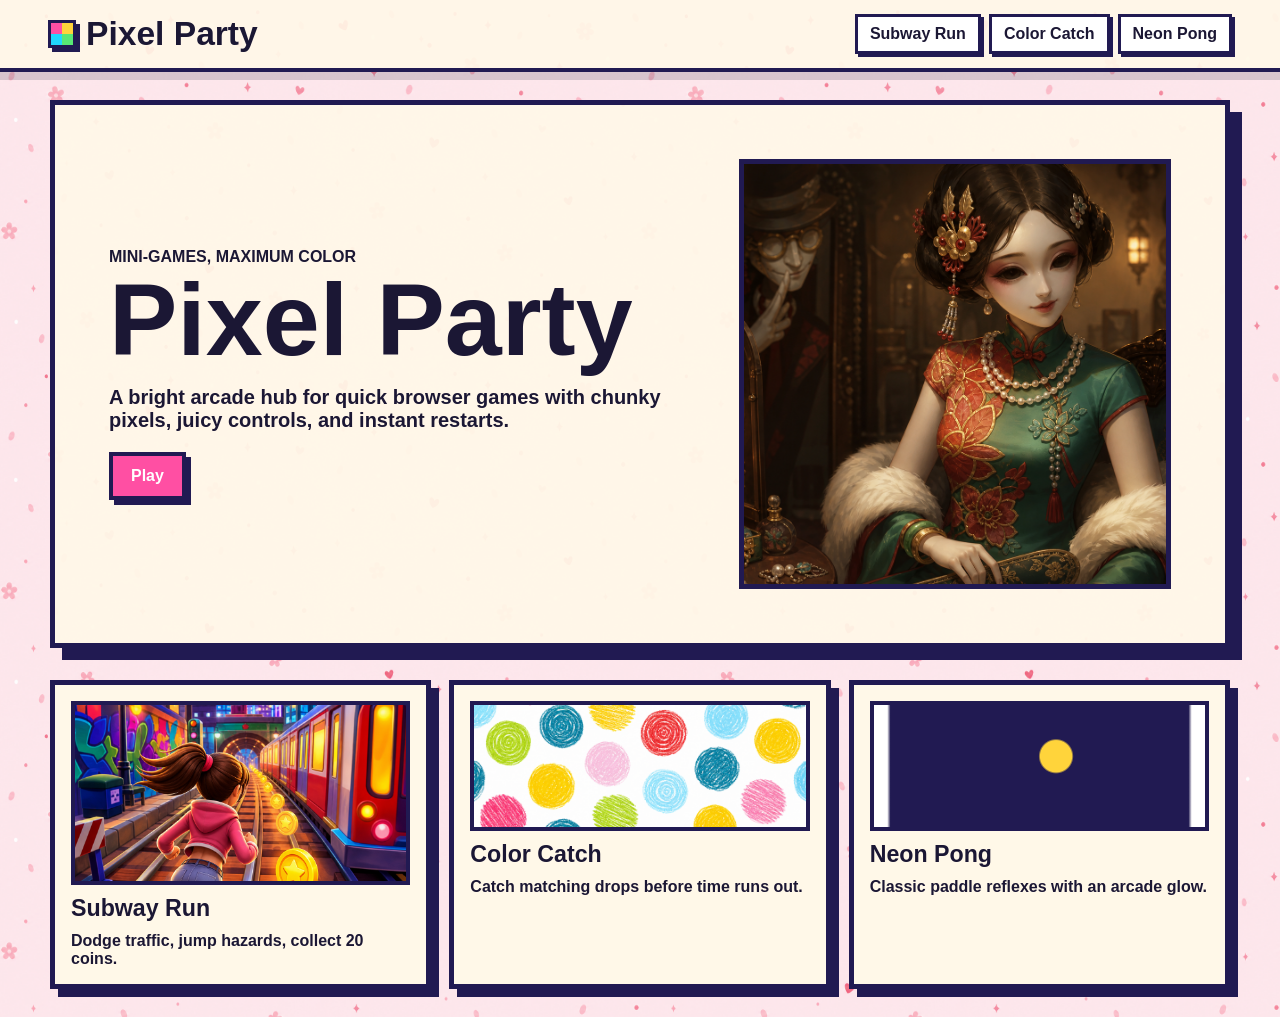
==== index.html @ 2e5bdb23 "Add files via upload" ====
<!DOCTYPE html>
<html lang="en">
<head>
  <meta charset="UTF-8">
  <meta name="viewport" content="width=device-width, initial-scale=1.0">
  <title>Pixel Party</title>
  <link rel="stylesheet" href="style.css">
</head>
<body class="home-page">
  <header class="site-header">
    <a class="brand" href="index.html" aria-label="Pixel Party home">
      <span class="brand-mark"></span>
      Pixel Party
    </a>
    <nav>
      <a href="subway-run.html">Subway Run</a>
      <a href="color-catch.html">Color Catch</a>
      <a href="neon-pong.html">Neon Pong</a>
    </nav>
  </header>

  <main class="home-shell">
    <section class="hero">
      <div>
        <p class="kicker">Mini-games, maximum color</p>
        <h1>Pixel Party</h1>
        <p class="hero-copy">A bright arcade hub for quick browser games with chunky pixels, juicy controls, and instant restarts.</p>
        <a class="primary-action" href="#games">Play</a>
      </div>
      <div class="pixel-stage subway-cover-stage" aria-label="Subway Run cover art"></div>
    </section>

    <section id="games" class="game-grid" aria-label="Choose a game">
      <a class="game-card featured" href="subway-run.html">
        <span class="game-art subway-art"></span>
        <span class="game-name">Subway Run</span>
        <span class="game-meta">Dodge traffic, jump hazards, collect 20 coins.</span>
      </a>
      <a class="game-card" href="color-catch.html">
        <span class="game-art catch-art"></span>
        <span class="game-name">Color Catch</span>
        <span class="game-meta">Catch matching drops before time runs out.</span>
      </a>
      <a class="game-card" href="neon-pong.html">
        <span class="game-art pong-art"></span>
        <span class="game-name">Neon Pong</span>
        <span class="game-meta">Classic paddle reflexes with an arcade glow.</span>
      </a>
    </section>
  </main>
</body>
</html>
---- style.css ----
:root {
  --ink: #1b1734;
  --panel: #fff8e8;
  --line: #211a52;
  --pink: #ff4fa3;
  --yellow: #ffd43b;
  --cyan: #20d7ff;
  --green: #58e875;
  --orange: #ff8d2b;
  --blue: #526bff;
  font-family: "Trebuchet MS", "Segoe UI", Arial, sans-serif;
}

* {
  box-sizing: border-box;
}

html {
  scroll-behavior: smooth;
}

body {
  min-height: 100vh;
  margin: 0;
  color: var(--ink);
  background:
    linear-gradient(90deg, rgba(255,255,255,.12) 1px, transparent 1px),
    linear-gradient(rgba(255,255,255,.12) 1px, transparent 1px),
    linear-gradient(135deg, #ff4fa3 0%, #ffd43b 27%, #20d7ff 58%, #58e875 100%);
  background-size: 24px 24px, 24px 24px, auto;
}

body.home-page {
  background: #ffe7ee url("assets/home-page-bg.png") center top / 640px 360px repeat;
}

body.color-catch-page {
  background: #eafaf5 url("assets/color-catch-page-bg.png") center top / 520px 520px repeat;
}

a {
  color: inherit;
}

.site-header {
  position: sticky;
  top: 0;
  z-index: 5;
  display: flex;
  align-items: center;
  justify-content: space-between;
  gap: 18px;
  padding: 14px clamp(16px, 4vw, 48px);
  background: rgba(255, 248, 232, .92);
  border-bottom: 4px solid var(--line);
  box-shadow: 0 8px 0 rgba(27, 23, 52, .16);
}

.brand {
  display: inline-flex;
  align-items: center;
  gap: 10px;
  font-size: clamp(1.35rem, 4vw, 2.1rem);
  font-weight: 900;
  text-decoration: none;
  letter-spacing: 0;
}

.brand-mark {
  width: 28px;
  height: 28px;
  display: inline-block;
  background:
    linear-gradient(90deg, var(--pink) 50%, var(--yellow) 0) top / 100% 50% no-repeat,
    linear-gradient(90deg, var(--cyan) 50%, var(--green) 0) bottom / 100% 50% no-repeat;
  border: 3px solid var(--line);
  box-shadow: 4px 4px 0 var(--line);
}

nav {
  display: flex;
  flex-wrap: wrap;
  justify-content: flex-end;
  gap: 8px;
}

nav a,
.text-link {
  padding: 8px 12px;
  border: 3px solid var(--line);
  background: #fff;
  box-shadow: 3px 3px 0 var(--line);
  font-weight: 800;
  text-decoration: none;
}

nav a.active,
nav a:hover {
  background: var(--yellow);
}

.home-shell,
.play-layout {
  width: min(1180px, calc(100% - 28px));
  margin: 28px auto;
}

.hero {
  min-height: 58vh;
  display: grid;
  grid-template-columns: minmax(0, 1fr) minmax(280px, .72fr);
  align-items: center;
  gap: 30px;
  padding: clamp(24px, 5vw, 54px);
  border: 5px solid var(--line);
  background: rgba(255, 248, 232, .94);
  box-shadow: 12px 12px 0 var(--line);
}

.kicker {
  margin: 0 0 8px;
  font-weight: 900;
  text-transform: uppercase;
}

h1 {
  margin: 0;
  font-size: clamp(2.35rem, 8vw, 6.8rem);
  line-height: .9;
}

h2 {
  margin: 0 0 12px;
}

.hero-copy {
  max-width: 560px;
  font-size: clamp(1rem, 2.5vw, 1.25rem);
  font-weight: 700;
}

.primary-action,
button {
  display: inline-flex;
  align-items: center;
  justify-content: center;
  min-height: 46px;
  padding: 11px 18px;
  border: 4px solid var(--line);
  background: var(--pink);
  color: #fff;
  box-shadow: 5px 5px 0 var(--line);
  cursor: pointer;
  font: inherit;
  font-weight: 900;
  text-decoration: none;
}

button:active,
.primary-action:active {
  transform: translate(3px, 3px);
  box-shadow: 2px 2px 0 var(--line);
}

.pixel-stage {
  min-height: 360px;
  position: relative;
  overflow: hidden;
  border: 5px solid var(--line);
  background:
    radial-gradient(circle at 24% 18%, #fff 0 8%, transparent 9%),
    linear-gradient(135deg, #526bff, #20d7ff 45%, #58e875);
}

.subway-cover-stage {
  min-height: 430px;
  background: url("assets/hero-portrait-cover.png") center center / cover no-repeat;
}

.tile,
.coin-burst {
  position: absolute;
  border: 4px solid var(--line);
  box-shadow: 6px 6px 0 var(--line);
}

.tile-a { width: 86px; height: 86px; left: 38px; top: 42px; background: var(--yellow); }
.tile-b { width: 122px; height: 62px; right: 36px; top: 94px; background: var(--pink); }
.tile-c { width: 78px; height: 132px; left: 42%; bottom: 26px; background: var(--orange); }
.tile-d { width: 120px; height: 120px; right: 22%; bottom: 86px; background: var(--green); }
.coin-burst { width: 64px; height: 64px; border-radius: 50%; left: 20%; bottom: 72px; background: var(--yellow); }

.game-grid {
  scroll-margin-top: 110px;
  display: grid;
  grid-template-columns: repeat(3, minmax(0, 1fr));
  gap: 18px;
  margin-top: 32px;
}

.game-card {
  min-height: 250px;
  display: flex;
  flex-direction: column;
  gap: 10px;
  padding: 16px;
  border: 5px solid var(--line);
  background: var(--panel);
  box-shadow: 8px 8px 0 var(--line);
  text-decoration: none;
}

.game-card:hover {
  transform: translateY(-4px);
}

.game-art {
  min-height: 130px;
  border: 4px solid var(--line);
}

.subway-art {
  min-height: 184px;
  background: url("assets/subway-run-cover.png") center 38% / cover no-repeat;
}

.catch-art {
  background: #fff url("assets/color-catch-cover.png") center center / cover no-repeat;
}

.pong-art {
  background:
    linear-gradient(90deg, #fff 0 4%, transparent 5% 95%, #fff 96%),
    radial-gradient(circle at 55% 42%, var(--yellow) 0 8%, transparent 9%),
    #211a52;
}

.game-name {
  font-size: 1.45rem;
  font-weight: 900;
}

.game-meta {
  font-weight: 700;
}

.play-layout {
  display: grid;
  grid-template-columns: minmax(0, 1fr) 300px;
  align-items: start;
  gap: 22px;
}

.game-panel,
.side-panel {
  border: 5px solid var(--line);
  background: rgba(255, 248, 232, .96);
  box-shadow: 9px 9px 0 var(--line);
  padding: 18px;
}

.game-topline {
  display: flex;
  align-items: end;
  justify-content: space-between;
  gap: 12px;
  margin-bottom: 14px;
}

.game-topline h1 {
  font-size: clamp(2rem, 6vw, 4rem);
}

.score-pill {
  min-width: 118px;
  padding: 10px 12px;
  border: 4px solid var(--line);
  background: var(--yellow);
  box-shadow: 4px 4px 0 var(--line);
  font-size: 1.1rem;
  font-weight: 900;
  text-align: center;
}

canvas {
  width: 100%;
  max-height: 74vh;
  display: block;
  background: #35b7ff;
  border: 5px solid var(--line);
  image-rendering: pixelated;
  touch-action: none;
}

.canvas-stage {
  position: relative;
}

.start-overlay {
  position: absolute;
  inset: 5px;
  display: grid;
  place-items: center;
  padding: 18px;
  background: rgba(27, 23, 52, .58);
}

.start-overlay.hidden {
  display: none;
}

.start-panel {
  width: min(430px, 100%);
  padding: 22px;
  border: 5px solid var(--line);
  background: rgba(255, 248, 232, .96);
  box-shadow: 8px 8px 0 var(--line);
  text-align: center;
}

.start-panel h2 {
  margin: 0 0 10px;
  font-size: clamp(1.6rem, 5vw, 2.4rem);
}

.start-panel p {
  margin: 0 0 18px;
  font-weight: 800;
  line-height: 1.45;
}

.side-panel {
  position: sticky;
  top: 92px;
  display: grid;
  gap: 12px;
  font-weight: 800;
}

.mobile-controls {
  display: none;
  grid-template-columns: repeat(3, 1fr);
  gap: 10px;
  margin-top: 12px;
}

.mobile-controls button {
  min-width: 0;
  padding-inline: 8px;
}

@media (max-width: 850px) {
  .site-header,
  .game-topline {
    align-items: flex-start;
    flex-direction: column;
  }

  nav {
    justify-content: flex-start;
  }

  .hero,
  .play-layout,
  .game-grid {
    grid-template-columns: 1fr;
  }

  .side-panel {
    position: static;
  }

  .mobile-controls {
    display: grid;
  }
}

@media (max-width: 520px) {
  .home-shell,
  .play-layout {
    width: min(100% - 16px, 1180px);
    margin-top: 16px;
  }

  .hero,
  .game-panel,
  .side-panel,
  .game-card {
    box-shadow: 5px 5px 0 var(--line);
  }

  nav a {
    padding: 7px 9px;
  }
}
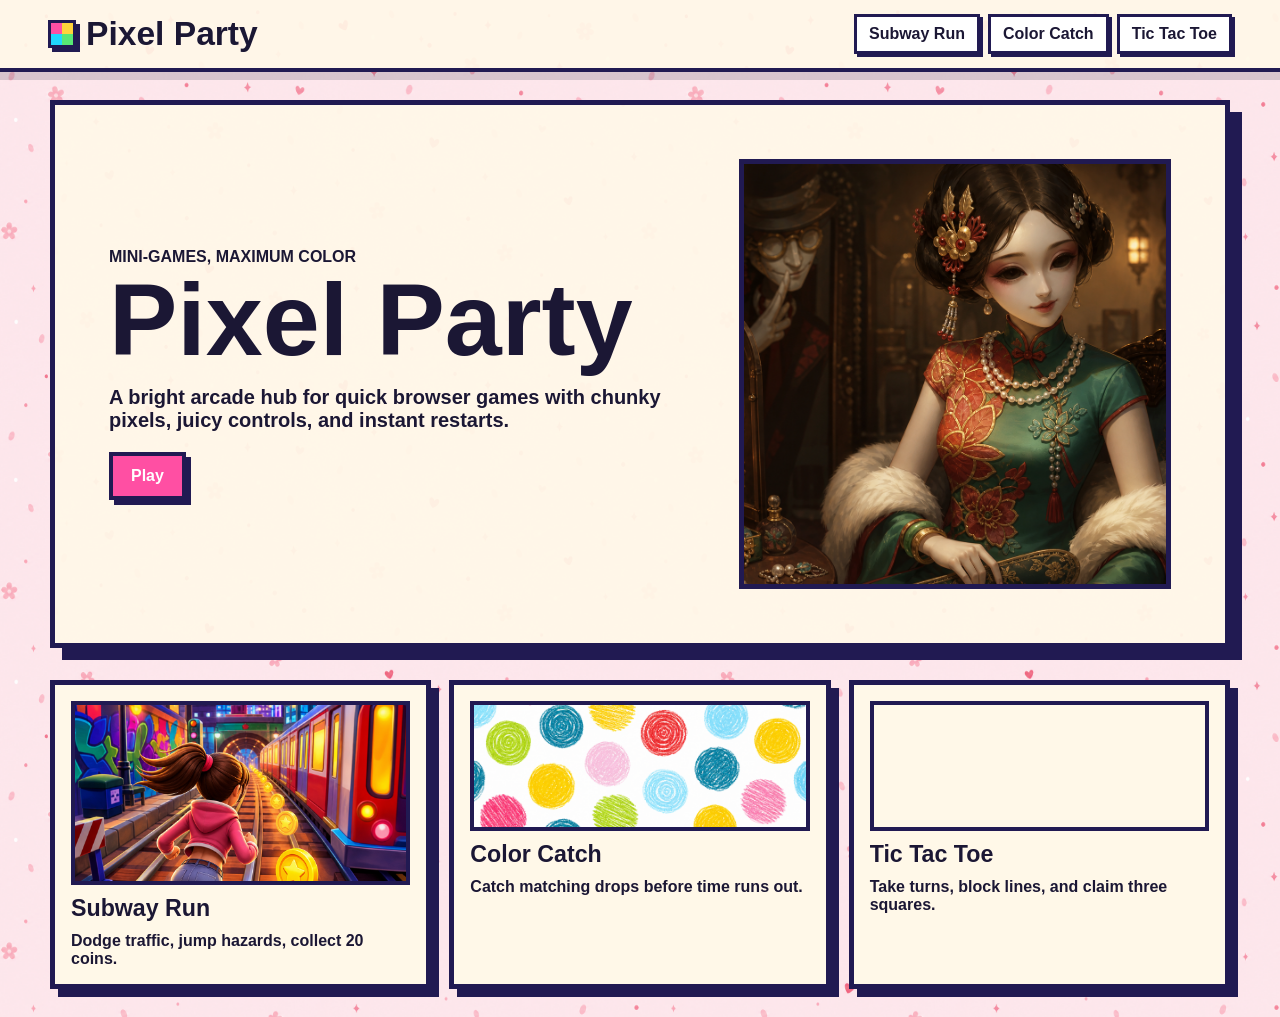
==== commit 3f8b1a18: "Update index.html Updated index to have tictactoe" ====
--- a/index.html
+++ b/index.html
@@ -15,7 +15,7 @@
     <nav>
       <a href="subway-run.html">Subway Run</a>
       <a href="color-catch.html">Color Catch</a>
-      <a href="neon-pong.html">Neon Pong</a>
+      <a href="neon-pong.html">Tic Tac Toe</a>
     </nav>
   </header>
 
@@ -41,10 +41,10 @@
         <span class="game-name">Color Catch</span>
         <span class="game-meta">Catch matching drops before time runs out.</span>
       </a>
-      <a class="game-card" href="neon-pong.html">
-        <span class="game-art pong-art"></span>
-        <span class="game-name">Neon Pong</span>
-        <span class="game-meta">Classic paddle reflexes with an arcade glow.</span>
+      <a class="game-card" href="tictactoe.html">
+        <span class="game-art tic-art"></span>
+        <span class="game-name">Tic Tac Toe</span>
+        <span class="game-meta">Take turns, block lines, and claim three squares.</span>
       </a>
     </section>
   </main>
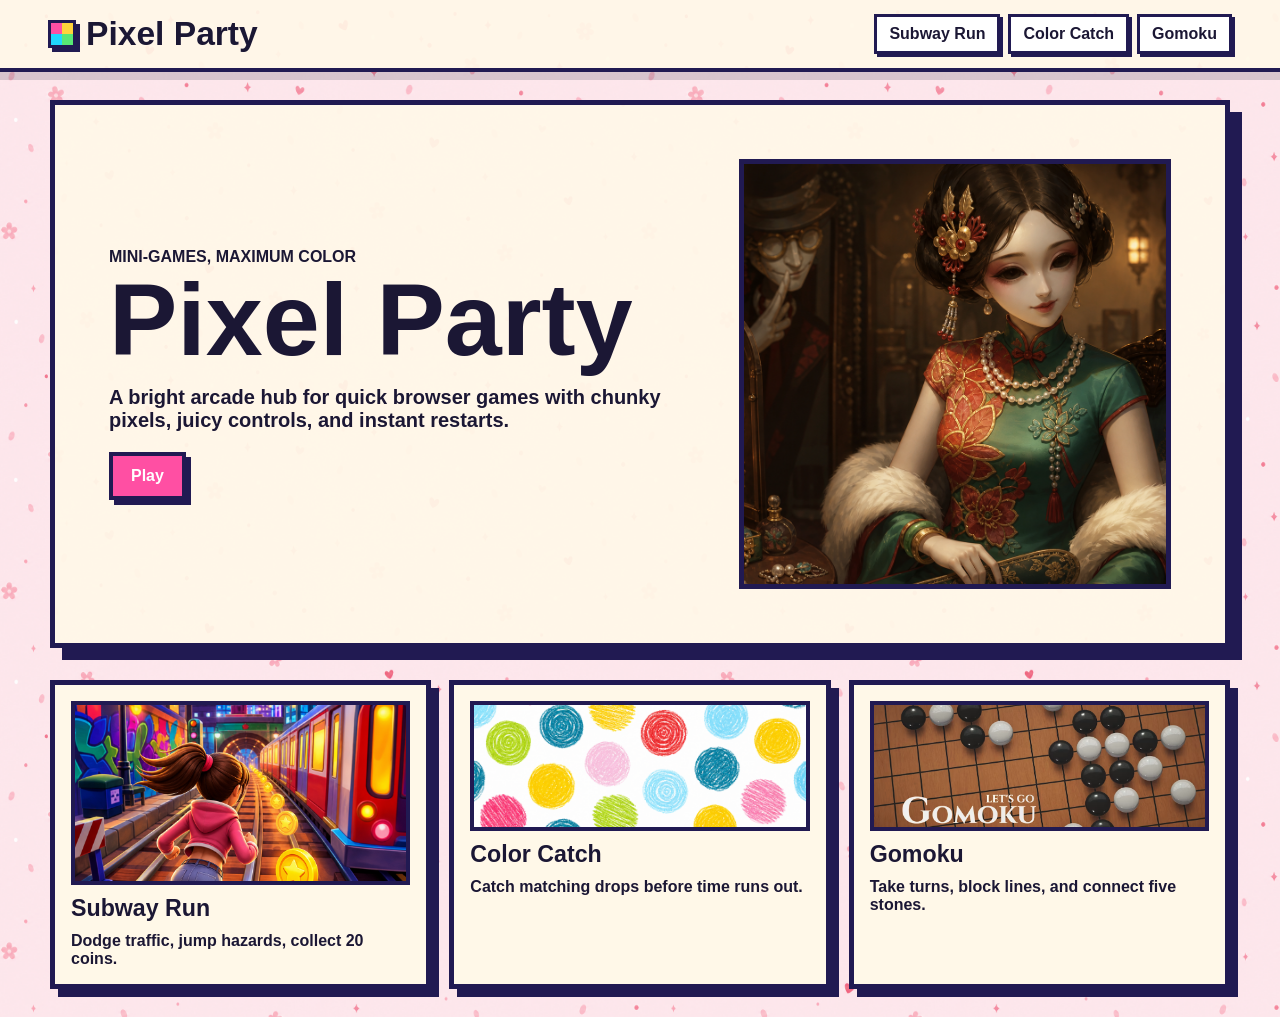
==== commit 25832b23: "Add files via upload" ====
--- a/index.html
+++ b/index.html
@@ -15,7 +15,7 @@
     <nav>
       <a href="subway-run.html">Subway Run</a>
       <a href="color-catch.html">Color Catch</a>
-      <a href="neon-pong.html">Tic Tac Toe</a>
+      <a href="neon-pong.html">Gomoku</a>
     </nav>
   </header>
 
@@ -41,10 +41,10 @@
         <span class="game-name">Color Catch</span>
         <span class="game-meta">Catch matching drops before time runs out.</span>
       </a>
-      <a class="game-card" href="tictactoe.html">
+      <a class="game-card" href="neon-pong.html">
         <span class="game-art tic-art"></span>
-        <span class="game-name">Tic Tac Toe</span>
-        <span class="game-meta">Take turns, block lines, and claim three squares.</span>
+        <span class="game-name">Gomoku</span>
+        <span class="game-meta">Take turns, block lines, and connect five stones.</span>
       </a>
     </section>
   </main>
--- a/style.css
+++ b/style.css
@@ -36,6 +36,10 @@
 
 body.color-catch-page {
   background: #eafaf5 url("assets/color-catch-page-bg.png") center top / 520px 520px repeat;
+}
+
+body.tic-tac-toe-page {
+  background: #f3c8dd url("assets/tic-tac-toe-outer-bg.png") center center / cover fixed no-repeat;
 }
 
 a {
@@ -228,11 +232,8 @@
   background: #fff url("assets/color-catch-cover.png") center center / cover no-repeat;
 }
 
-.pong-art {
-  background:
-    linear-gradient(90deg, #fff 0 4%, transparent 5% 95%, #fff 96%),
-    radial-gradient(circle at 55% 42%, var(--yellow) 0 8%, transparent 9%),
-    #211a52;
+.tic-art {
+  background: #9b6036 url("assets/gomoku-cover.png") center center / cover no-repeat;
 }
 
 .game-name {
@@ -292,6 +293,17 @@
   touch-action: none;
 }
 
+body.tic-tac-toe-page .play-layout {
+  width: min(1340px, calc(100% - 28px));
+}
+
+body.tic-tac-toe-page canvas {
+  width: min(100%, 78vh);
+  height: auto;
+  aspect-ratio: 1 / 1;
+  margin: 0 auto;
+}
+
 .canvas-stage {
   position: relative;
 }
@@ -327,6 +339,30 @@
   margin: 0 0 18px;
   font-weight: 800;
   line-height: 1.45;
+}
+
+.mark-picker {
+  display: grid;
+  grid-template-columns: repeat(2, minmax(0, 1fr));
+  gap: 10px;
+  margin: 0 auto 18px;
+  max-width: 220px;
+}
+
+.mark-choice {
+  min-height: 54px;
+  padding: 8px;
+  background: #fff;
+  color: var(--line);
+  font-size: 1.35rem;
+}
+
+.mark-choice.active {
+  background: var(--yellow);
+}
+
+.music-toggle {
+  background: var(--blue);
 }
 
 .side-panel {
